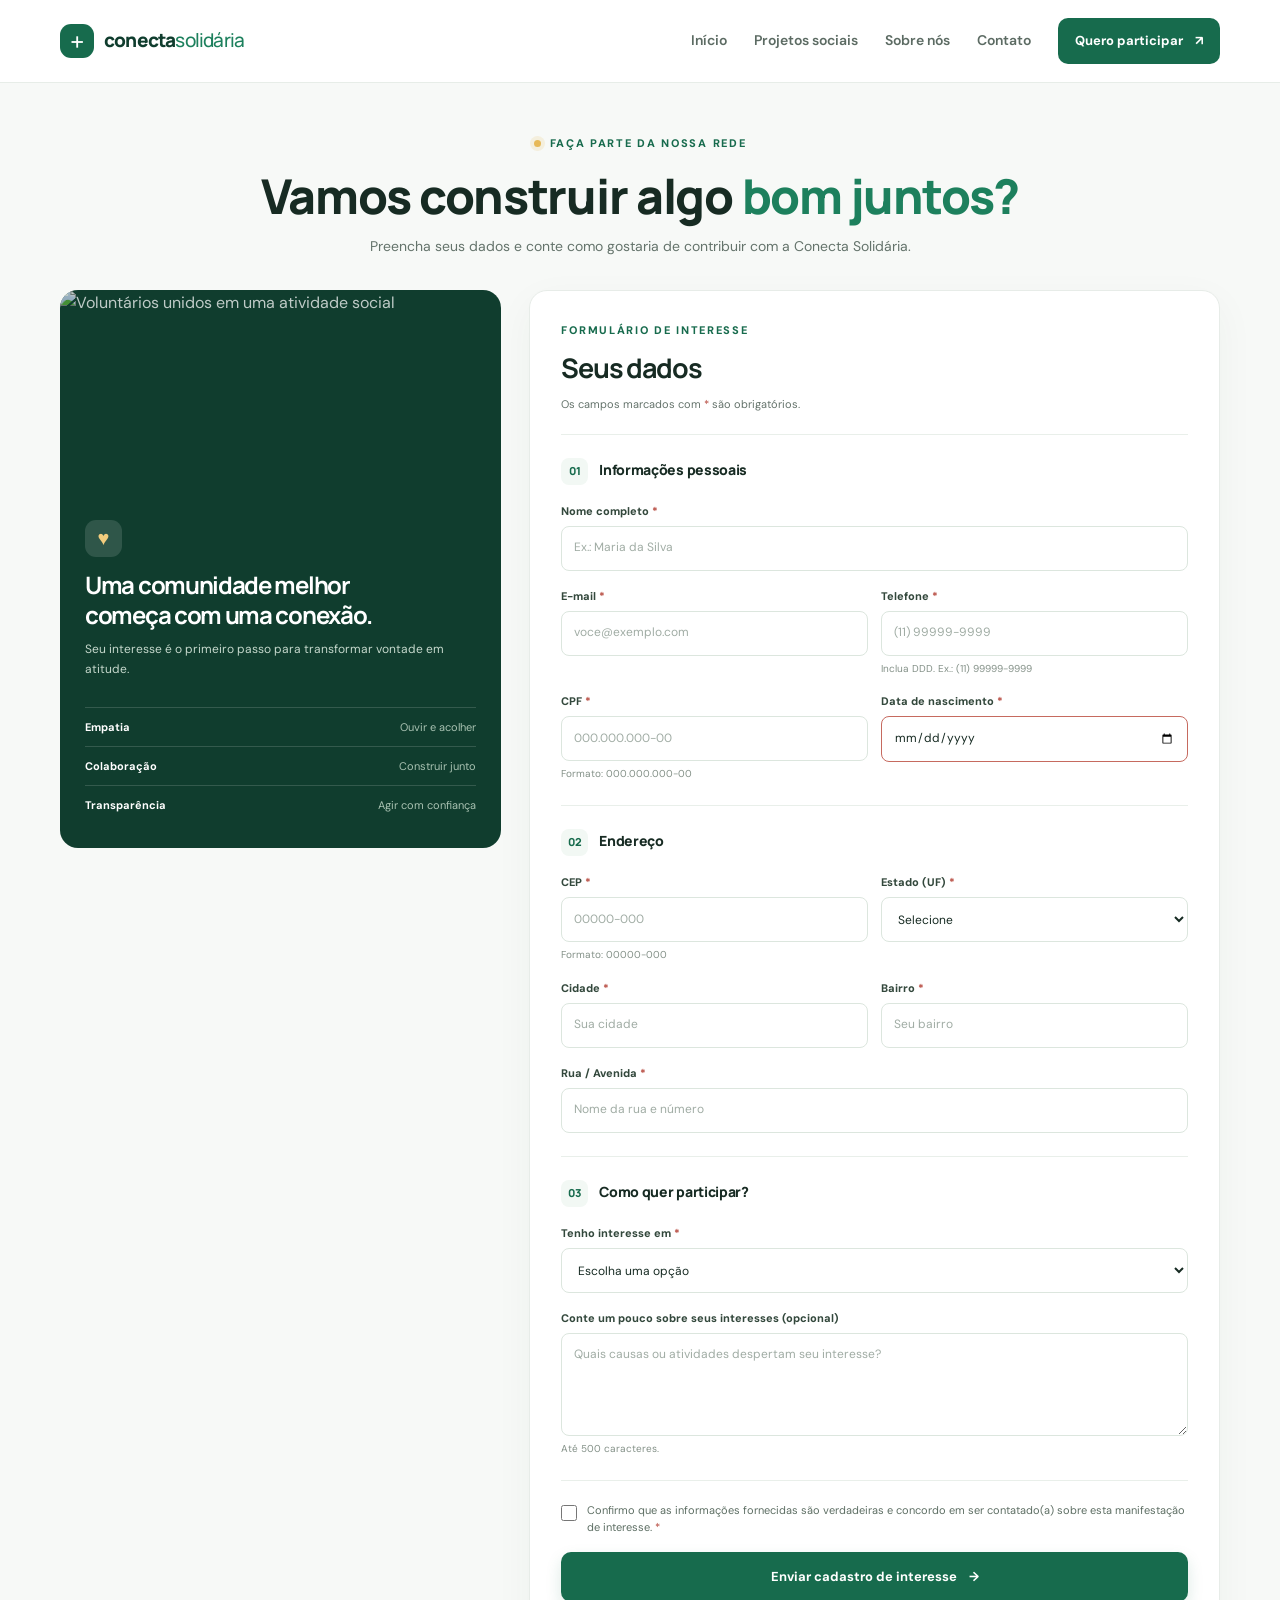
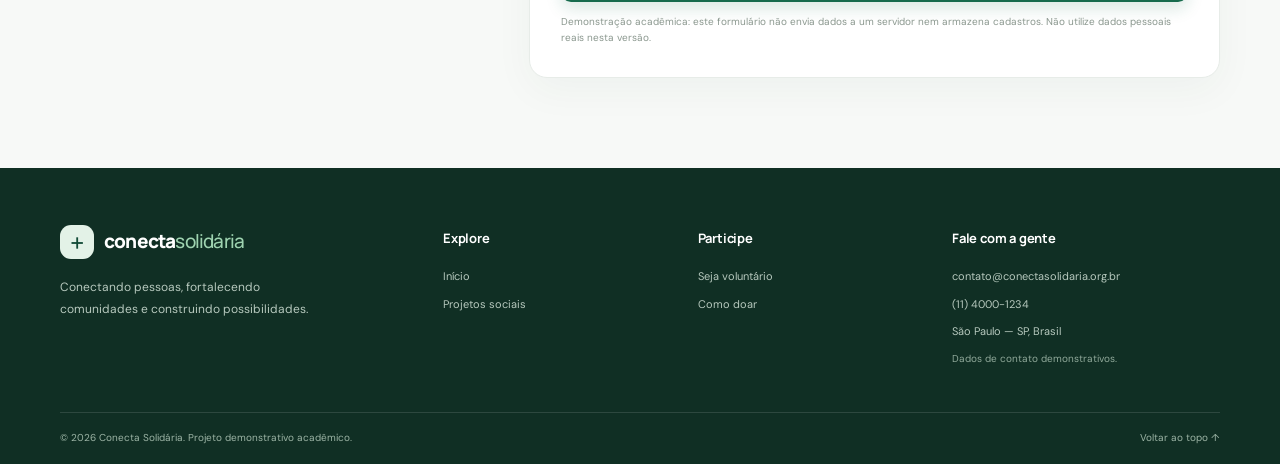
==== conecta-solidaria/cadastro.html @ 6d31b059 "Projeto Conecta Solidária" ====
<!DOCTYPE html>
<html lang="pt-BR">
<head>
  <meta charset="UTF-8">
  <meta name="viewport" content="width=device-width, initial-scale=1.0">
  <meta name="description" content="Cadastre seu interesse em participar da Conecta Solidária como voluntário ou apoiador.">
  <meta name="theme-color" content="#176b4d">
  <title>Cadastro | Conecta Solidária</title>
  <link rel="preconnect" href="https://images.unsplash.com">
  <link rel="stylesheet" href="css/style.css">
  <script src="js/script.js" defer></script>
</head>
<body>
  <a class="skip-link" href="#conteudo">Pular para o conteúdo</a>
  <header class="site-header"><div class="container header-inner"><a class="brand" href="index.html" aria-label="Conecta Solidária - página inicial"><span class="brand-mark" aria-hidden="true">+</span><span>conecta<span class="brand-light">solidária</span></span></a><button class="menu-toggle" type="button" aria-expanded="false" aria-controls="menu-principal"><span class="sr-only">Abrir menu</span><span></span><span></span><span></span></button><nav id="menu-principal" class="main-nav" aria-label="Navegação principal"><a href="index.html">Início</a><a href="projetos.html">Projetos sociais</a><a href="index.html#sobre">Sobre nós</a><a href="index.html#contato">Contato</a><a class="nav-cta active" href="cadastro.html" aria-current="page">Quero participar <span aria-hidden="true">↗</span></a></nav></div></header>
  <main id="conteudo" class="registration-page">
    <section class="registration-intro"><div class="container"><p class="eyebrow"><span class="eyebrow-dot"></span> Faça parte da nossa rede</p><h1>Vamos construir algo <span>bom juntos?</span></h1><p>Preencha seus dados e conte como gostaria de contribuir com a Conecta Solidária.</p></div></section>
    <section class="container registration-layout">
      <aside class="registration-aside"><img src="https://images.unsplash.com/photo-1531206715517-5c0ba140b2b8?auto=format&fit=crop&w=850&q=85" alt="Voluntários unidos em uma atividade social" loading="lazy"><div class="aside-overlay"><span class="aside-heart" aria-hidden="true">♥</span><h2>Uma comunidade melhor começa com uma conexão.</h2><p>Seu interesse é o primeiro passo para transformar vontade em atitude.</p></div><div class="aside-facts"><div><strong>Empatia</strong><span>Ouvir e acolher</span></div><div><strong>Colaboração</strong><span>Construir junto</span></div><div><strong>Transparência</strong><span>Agir com confiança</span></div></div></aside>
      <div class="form-panel"><div class="form-heading"><p class="eyebrow">Formulário de interesse</p><h2>Seus dados</h2><p>Os campos marcados com <span aria-hidden="true">*</span> são obrigatórios.</p></div>
        <form id="cadastro-form" action="#" method="get">
          <fieldset class="form-fieldset"><legend><span class="legend-number">01</span> Informações pessoais</legend>
            <div class="form-grid">
              <div class="field field-full"><label for="nome">Nome completo <span aria-hidden="true">*</span></label><input id="nome" name="nome" type="text" autocomplete="name" placeholder="Ex.: Maria da Silva" minlength="3" maxlength="100" required></div>
              <div class="field"><label for="email">E-mail <span aria-hidden="true">*</span></label><input id="email" name="email" type="email" autocomplete="email" placeholder="voce@exemplo.com" maxlength="120" required></div>
              <div class="field"><label for="telefone">Telefone <span aria-hidden="true">*</span></label><input id="telefone" name="telefone" type="tel" inputmode="numeric" autocomplete="tel" placeholder="(11) 99999-9999" pattern="\(\d{2}\) \d{4,5}-\d{4}" maxlength="15" aria-describedby="telefone-ajuda" required><small id="telefone-ajuda">Inclua DDD. Ex.: (11) 99999-9999</small></div>
              <div class="field"><label for="cpf">CPF <span aria-hidden="true">*</span></label><input id="cpf" name="cpf" type="text" inputmode="numeric" autocomplete="off" placeholder="000.000.000-00" pattern="\d{3}\.\d{3}\.\d{3}-\d{2}" maxlength="14" aria-describedby="cpf-ajuda" required><small id="cpf-ajuda">Formato: 000.000.000-00</small></div>
              <div class="field"><label for="nascimento">Data de nascimento <span aria-hidden="true">*</span></label><input id="nascimento" name="nascimento" type="date" autocomplete="bday" required></div>
            </div>
          </fieldset>
          <fieldset class="form-fieldset"><legend><span class="legend-number">02</span> Endereço</legend>
            <div class="form-grid">
              <div class="field"><label for="cep">CEP <span aria-hidden="true">*</span></label><input id="cep" name="cep" type="text" inputmode="numeric" autocomplete="postal-code" placeholder="00000-000" pattern="\d{5}-\d{3}" maxlength="9" aria-describedby="cep-ajuda" required><small id="cep-ajuda">Formato: 00000-000</small></div>
              <div class="field"><label for="estado">Estado (UF) <span aria-hidden="true">*</span></label><select id="estado" name="estado" autocomplete="address-level1" required><option value="">Selecione</option><option value="AC">AC</option><option value="AL">AL</option><option value="AP">AP</option><option value="AM">AM</option><option value="BA">BA</option><option value="CE">CE</option><option value="DF">DF</option><option value="ES">ES</option><option value="GO">GO</option><option value="MA">MA</option><option value="MT">MT</option><option value="MS">MS</option><option value="MG">MG</option><option value="PA">PA</option><option value="PB">PB</option><option value="PR">PR</option><option value="PE">PE</option><option value="PI">PI</option><option value="RJ">RJ</option><option value="RN">RN</option><option value="RS">RS</option><option value="RO">RO</option><option value="RR">RR</option><option value="SC">SC</option><option value="SP">SP</option><option value="SE">SE</option><option value="TO">TO</option></select></div>
              <div class="field"><label for="cidade">Cidade <span aria-hidden="true">*</span></label><input id="cidade" name="cidade" type="text" autocomplete="address-level2" placeholder="Sua cidade" maxlength="80" required></div>
              <div class="field"><label for="bairro">Bairro <span aria-hidden="true">*</span></label><input id="bairro" name="bairro" type="text" autocomplete="address-level3" placeholder="Seu bairro" maxlength="80" required></div>
              <div class="field field-full"><label for="logradouro">Rua / Avenida <span aria-hidden="true">*</span></label><input id="logradouro" name="logradouro" type="text" autocomplete="street-address" placeholder="Nome da rua e número" maxlength="150" required></div>
            </div>
          </fieldset>
          <fieldset class="form-fieldset"><legend><span class="legend-number">03</span> Como quer participar?</legend>
            <div class="form-grid">
              <div class="field field-full"><label for="perfil">Tenho interesse em <span aria-hidden="true">*</span></label><select id="perfil" name="perfil" required><option value="">Escolha uma opção</option><option value="voluntario">Ser voluntário(a)</option><option value="doador">Ser doador(a) ou apoiador(a)</option><option value="parceiro">Propor uma parceria</option><option value="informacoes">Receber informações sobre projetos</option></select></div>
              <div class="field field-full"><label for="interesse">Conte um pouco sobre seus interesses (opcional)</label><textarea id="interesse" name="interesse" rows="4" maxlength="500" placeholder="Quais causas ou atividades despertam seu interesse?"></textarea><small>Até 500 caracteres.</small></div>
            </div>
          </fieldset>
          <div class="form-consent"><input id="consentimento" name="consentimento" type="checkbox" required><label for="consentimento">Confirmo que as informações fornecidas são verdadeiras e concordo em ser contatado(a) sobre esta manifestação de interesse. <span aria-hidden="true">*</span></label></div>
          <button class="button button-primary submit-button" type="submit">Enviar cadastro de interesse <span aria-hidden="true">→</span></button>
          <p class="form-privacy">Demonstração acadêmica: este formulário não envia dados a um servidor nem armazena cadastros. Não utilize dados pessoais reais nesta versão.</p>
          <div id="form-feedback" class="form-feedback" role="status" aria-live="polite" hidden></div>
        </form>
      </div>
    </section>
  </main>
  <footer class="site-footer"><div class="container footer-main"><div class="footer-brand-col"><a class="brand brand-footer" href="index.html"><span class="brand-mark" aria-hidden="true">+</span><span>conecta<span class="brand-light">solidária</span></span></a><p>Conectando pessoas, fortalecendo comunidades e construindo possibilidades.</p></div><div class="footer-col"><h2>Explore</h2><a href="index.html">Início</a><a href="projetos.html">Projetos sociais</a></div><div class="footer-col"><h2>Participe</h2><a href="cadastro.html?perfil=voluntario">Seja voluntário</a><a href="projetos.html#doacoes">Como doar</a></div><div class="footer-col footer-contact"><h2>Fale com a gente</h2><p>contato@conectasolidaria.org.br</p><p>(11) 4000-1234</p><p>São Paulo — SP, Brasil</p><p class="small-note">Dados de contato demonstrativos.</p></div></div><div class="container footer-bottom"><p>© <span data-current-year>2026</span> Conecta Solidária. Projeto demonstrativo acadêmico.</p><a href="#conteudo">Voltar ao topo ↑</a></div></footer>
</body>
</html>
---- conecta-solidaria/css/style.css ----
@import url('https://fonts.googleapis.com/css2?family=DM+Sans:wght@400;500;600;700&family=Manrope:wght@400;500;600;700;800&display=swap');

:root {
  --green-950: #103d2e;
  --green-900: #124b37;
  --green-800: #176b4d;
  --green-700: #1d805d;
  --green-100: #e4f3eb;
  --green-50: #f2f8f4;
  --ink: #172b23;
  --muted: #64736b;
  --line: #e1e9e3;
  --paper: #ffffff;
  --soft: #f7f9f7;
  --gold: #e9bd68;
  --radius: 20px;
  --shadow: 0 18px 55px rgba(18, 75, 55, .09);
}
* { box-sizing: border-box; }
html { scroll-behavior: smooth; scroll-padding-top: 90px; }
body { margin: 0; color: var(--ink); background: var(--paper); font-family: "DM Sans", Arial, sans-serif; font-size: 16px; line-height: 1.65; -webkit-font-smoothing: antialiased; }
img { display: block; max-width: 100%; }
a { color: inherit; text-decoration: none; }
button, input, select, textarea { font: inherit; }
button, a, input, select, textarea { -webkit-tap-highlight-color: transparent; }
a:focus-visible, button:focus-visible, input:focus-visible, select:focus-visible, textarea:focus-visible { outline: 3px solid #e6b857; outline-offset: 3px; }
.container { width: min(1160px, calc(100% - 40px)); margin-inline: auto; }
.sr-only { position: absolute; width: 1px; height: 1px; padding: 0; margin: -1px; overflow: hidden; clip: rect(0,0,0,0); white-space: nowrap; border: 0; }
.skip-link { position: fixed; top: 8px; left: 8px; z-index: 1000; padding: 10px 16px; border-radius: 8px; background: #fff; color: var(--green-950); transform: translateY(-150%); }
.skip-link:focus { transform: translateY(0); }
.site-header { position: sticky; top: 0; z-index: 100; background: rgba(255,255,255,.96); border-bottom: 1px solid rgba(225,233,227,.8); backdrop-filter: blur(14px); }
.header-inner { display: flex; align-items: center; justify-content: space-between; min-height: 82px; gap: 24px; }
.brand { display: inline-flex; align-items: center; gap: 10px; flex-shrink: 0; color: var(--green-950); font-family: Manrope, sans-serif; font-size: 19px; font-weight: 800; letter-spacing: -.8px; }
.brand-mark { display: grid; place-items: center; width: 34px; height: 34px; border-radius: 11px; background: var(--green-800); color: white; font-size: 25px; font-weight: 500; line-height: 1; }
.brand-light { color: var(--green-700); font-weight: 500; }
.main-nav { display: flex; align-items: center; gap: 27px; }
.main-nav > a:not(.nav-cta) { color: #5c6b63; font-size: 14px; font-weight: 600; transition: color .2s; }
.main-nav > a:not(.nav-cta):hover, .main-nav > a.active:not(.nav-cta) { color: var(--green-800); }
.nav-cta { display: inline-flex; align-items: center; gap: 12px; padding: 12px 17px; border-radius: 10px; color: #fff; background: var(--green-800); font-size: 13px; font-weight: 700; transition: background .2s, transform .2s; }
.nav-cta:hover, .button-primary:hover { background: var(--green-950); transform: translateY(-1px); }
.menu-toggle { display: none; }
.hero { position: relative; overflow: hidden; padding: 74px 0 84px; background: linear-gradient(115deg, #f6faf6 0%, #fff 57%, #eef7f0 100%); }
.hero-grid { position: relative; z-index: 1; display: grid; grid-template-columns: 1.04fr .96fr; align-items: center; gap: 64px; }
.hero-copy { padding: 10px 0; }
.eyebrow { display: flex; align-items: center; gap: 9px; margin: 0 0 17px; color: var(--green-800); font-size: 11px; font-weight: 800; letter-spacing: 1.7px; line-height: 1.5; text-transform: uppercase; }
.eyebrow-dot { width: 7px; height: 7px; border-radius: 50%; background: #e7b957; box-shadow: 0 0 0 4px rgba(231,185,87,.16); }
h1, h2, h3, p { margin-top: 0; }
h1, h2, h3 { font-family: Manrope, "DM Sans", sans-serif; letter-spacing: -1.3px; }
.hero h1, .page-hero h1, .registration-intro h1 { margin-bottom: 22px; font-size: clamp(38px, 4.7vw, 61px); font-weight: 800; line-height: 1.12; }
h1 span, h2 span { color: var(--green-700); }
.hero-text { max-width: 530px; margin-bottom: 29px; color: var(--muted); font-size: 17px; line-height: 1.8; }
.hero-actions { display: flex; flex-wrap: wrap; align-items: center; gap: 12px; }
.button { display: inline-flex; align-items: center; justify-content: center; gap: 12px; min-height: 48px; padding: 13px 20px; border: 1px solid transparent; border-radius: 10px; cursor: pointer; font-size: 13px; font-weight: 700; line-height: 1.3; text-align: center; transition: background .2s, color .2s, transform .2s, border-color .2s; }
.button-primary { background: var(--green-800); color: #fff; box-shadow: 0 7px 16px rgba(23,107,77,.15); }
.button-secondary { border-color: #d6e3d9; background: #fff; color: var(--green-900); }
.button-secondary:hover { border-color: var(--green-700); background: var(--green-50); }
.hero-proof { display: flex; align-items: center; gap: 13px; margin-top: 34px; }
.avatar-stack { display: flex; padding-left: 3px; }
.avatar-stack img { width: 35px; height: 35px; margin-left: -4px; border: 2px solid #fff; border-radius: 50%; object-fit: cover; }
.hero-proof p { margin: 0; font-size: 11px; line-height: 1.5; }
.hero-proof strong { color: var(--ink); font-size: 12px; }
.hero-proof p span { color: var(--muted); }
.hero-visual { position: relative; padding: 0 7px 22px 0; }
.hero-image { width: 100%; height: 450px; border-radius: 180px 180px 24px 24px; object-fit: cover; object-position: center; box-shadow: 0 28px 70px rgba(26,76,54,.15); }
.floating-note { position: absolute; bottom: 61px; left: -36px; display: flex; align-items: center; gap: 12px; padding: 15px 20px; border: 1px solid rgba(226,235,228,.8); border-radius: 14px; background: #fff; box-shadow: var(--shadow); }
.note-icon { display: grid; place-items: center; width: 39px; height: 39px; border-radius: 12px; background: #e6f4e9; color: var(--green-800); font-size: 20px; }
.floating-note strong, .floating-note small { display: block; }
.floating-note strong { font-size: 12px; }
.floating-note small { margin-top: 2px; color: var(--muted); font-size: 11px; }
.hero-image-caption { position: absolute; right: 0; bottom: 0; display: flex; align-items: center; gap: 8px; color: #5e6d63; font-size: 11px; font-weight: 600; }
.caption-line { display: inline-block; width: 25px; height: 1px; background: var(--green-700); }
.hero-decoration { position: absolute; top: -150px; left: -180px; width: 350px; height: 350px; border: 1px solid rgba(29,128,93,.08); border-radius: 50%; }
.impact-strip { padding: 30px 0 22px; background: var(--green-950); color: #fff; }
.impact-grid { display: grid; grid-template-columns: 1.6fr repeat(3, 1fr); align-items: center; gap: 30px; }
.impact-intro .eyebrow { margin-bottom: 5px; color: #b7d8c2; font-size: 10px; }
.impact-intro p { max-width: 220px; margin: 0; color: #fff; font-family: Manrope, sans-serif; font-size: 15px; font-weight: 700; line-height: 1.45; }
.impact-item { display: flex; flex-direction: column; gap: 2px; padding-left: 25px; border-left: 1px solid rgba(255,255,255,.2); }
.impact-item strong { font-family: Manrope, sans-serif; font-size: 30px; font-weight: 800; line-height: 1.2; }
.impact-item strong span { color: var(--gold); }
.impact-item > span { color: #c5d6cb; font-size: 11px; }
.disclaimer { margin: 14px auto 0; color: #7e8e83; font-size: 11px; }
.impact-strip .disclaimer { color: #b0c5b8; }
.section { padding: 94px 0; }
.section-white { background: #fff; }
.section-soft { background: var(--soft); }
.about-grid { display: grid; grid-template-columns: .9fr 1.1fr; align-items: center; gap: 90px; }
.about-visual { position: relative; padding: 0 28px 26px 0; }
.about-visual > img { width: 100%; height: 490px; border-radius: 20px; object-fit: cover; }
.about-visual::after { position: absolute; right: 0; bottom: 0; z-index: 0; width: 68%; height: 64%; border: 1px solid #d5e7d9; border-radius: 20px; content: ""; }
.about-badge { position: absolute; right: -28px; bottom: 57px; z-index: 1; display: flex; align-items: center; gap: 10px; padding: 15px 20px; border-radius: 12px; background: var(--green-800); color: #fff; box-shadow: var(--shadow); font-size: 12px; line-height: 1.45; }
.about-badge > span { color: var(--gold); font-size: 25px; }
.about-copy h2, .section-heading h2, .volunteer-grid h2, .donation-copy h2 { margin-bottom: 18px; font-size: clamp(29px, 3vw, 39px); font-weight: 800; line-height: 1.2; }
.muted { color: var(--muted); }
.about-copy > .muted { margin-bottom: 24px; font-size: 14px; line-height: 1.85; }
.values-list { display: grid; gap: 18px; margin-bottom: 24px; }
.value-item { display: flex; gap: 14px; }
.value-icon { display: grid; flex: 0 0 40px; place-items: center; width: 40px; height: 40px; border-radius: 12px; background: var(--green-50); color: var(--green-800); font-size: 20px; }
.value-item h3 { margin-bottom: 3px; font-size: 14px; letter-spacing: -.3px; }
.value-item p { margin: 0; color: var(--muted); font-size: 12px; }
.text-link, .card-link { display: inline-flex; align-items: center; gap: 10px; color: var(--green-800); font-size: 12px; font-weight: 800; }
.text-link:hover, .card-link:hover { color: var(--green-950); }
.section-heading { display: flex; align-items: end; justify-content: space-between; gap: 24px; margin-bottom: 34px; }
.section-heading .eyebrow { margin-bottom: 10px; }
.section-heading h2 { margin-bottom: 0; }
.heading-note { max-width: 300px; margin-bottom: 3px; color: var(--muted); font-size: 13px; }
.project-grid { display: grid; grid-template-columns: repeat(3, minmax(0, 1fr)); gap: 23px; }
.project-card { overflow: hidden; border: 1px solid #e8eee9; border-radius: 16px; background: #fff; transition: transform .25s, box-shadow .25s; }
.project-card:hover { transform: translateY(-4px); box-shadow: 0 16px 35px rgba(18,75,55,.09); }
.project-image { position: relative; display: block; overflow: hidden; }
.project-image img { width: 100%; height: 225px; object-fit: cover; transition: transform .35s; }
.project-card:hover .project-image img { transform: scale(1.035); }
.project-tag { position: absolute; bottom: 13px; left: 13px; padding: 6px 10px; border: 1px solid rgba(255,255,255,.65); border-radius: 7px; background: rgba(255,255,255,.94); color: var(--green-900); font-size: 10px; font-weight: 800; }
.project-body { padding: 21px 21px 23px; }
.project-kicker { margin-bottom: 5px; color: var(--green-700); font-size: 10px; font-weight: 800; letter-spacing: .7px; text-transform: uppercase; }
.project-body h3 { margin-bottom: 10px; font-size: 20px; letter-spacing: -.7px; }
.project-body > p:not(.project-kicker) { min-height: 63px; margin-bottom: 17px; color: var(--muted); font-size: 12px; line-height: 1.75; }
.card-link { padding-top: 14px; border-top: 1px solid #edf1ed; width: 100%; justify-content: space-between; }
.cta-section { overflow: hidden; padding: 65px 0; background: var(--green-800); color: #fff; }
.cta-inner { position: relative; display: flex; align-items: center; justify-content: space-between; gap: 40px; }
.cta-inner > div:first-child { position: relative; z-index: 1; max-width: 610px; }
.eyebrow-light { color: #d2ead8; }
.cta-inner h2 { margin-bottom: 13px; font-size: clamp(30px, 3.5vw, 42px); line-height: 1.2; }
.cta-inner p:not(.eyebrow) { max-width: 560px; margin-bottom: 0; color: #e0eee4; font-size: 14px; }
.cta-actions { position: relative; z-index: 1; display: flex; min-width: 190px; flex-direction: column; align-items: stretch; gap: 12px; }
.button-white { background: #fff; color: var(--green-900); }
.button-white:hover { background: #eaf5ed; transform: translateY(-1px); }
.cta-sub-link { color: #e2f0e5; font-size: 11px; font-weight: 600; text-align: center; }
.cta-orb { position: absolute; border: 1px solid rgba(255,255,255,.12); border-radius: 50%; }
.cta-orb-one { top: -130px; right: 80px; width: 300px; height: 300px; }
.cta-orb-two { top: -90px; right: 120px; width: 220px; height: 220px; }
.site-footer { background: #102f24; color: #fff; }
.footer-main { display: grid; grid-template-columns: 1.6fr 1fr 1fr 1.25fr; gap: 40px; padding-top: 57px; padding-bottom: 45px; }
.brand-footer { color: #fff; }
.brand-footer .brand-mark { background: #e3f2e7; color: var(--green-900); }
.brand-footer .brand-light { color: #9ed3b0; }
.footer-brand-col > p { max-width: 260px; margin: 17px 0; color: #b7c9be; font-size: 12px; line-height: 1.8; }
.social-links { display: flex; gap: 8px; }
.social-links a { display: grid; place-items: center; width: 30px; height: 30px; border: 1px solid rgba(255,255,255,.18); border-radius: 9px; color: #e2eee5; font-size: 11px; font-weight: 700; }
.social-links a:hover { background: rgba(255,255,255,.1); }
.footer-col { display: flex; flex-direction: column; align-items: flex-start; gap: 9px; }
.footer-col h2 { margin: 3px 0 9px; font-size: 13px; letter-spacing: -.2px; }
.footer-col a, .footer-col p { margin: 0; color: #b7c9be; font-size: 11px; }
.footer-col a:hover { color: #fff; }
.footer-contact p { overflow-wrap: anywhere; }
.footer-col .small-note { margin-top: 2px; color: #91aa9b; font-size: 10px; }
.footer-bottom { display: flex; justify-content: space-between; gap: 20px; padding-top: 17px; padding-bottom: 17px; border-top: 1px solid rgba(255,255,255,.12); color: #9db5a6; font-size: 10px; }
.footer-bottom p { margin: 0; }
.footer-bottom a:hover { color: #fff; }

/* Página de projetos */
.page-hero { padding: 65px 0 72px; background: linear-gradient(115deg, #f5faf6, #fff 65%, #eef7f0); }
.page-hero-grid { display: grid; grid-template-columns: 1fr .9fr; align-items: center; gap: 75px; }
.page-hero h1 { max-width: 600px; font-size: clamp(38px, 4.5vw, 56px); }
.page-hero p:not(.eyebrow) { max-width: 530px; margin-bottom: 25px; color: var(--muted); font-size: 15px; line-height: 1.8; }
.page-hero-grid > img { width: 100%; height: 340px; border-radius: 20px 90px 20px 20px; object-fit: cover; box-shadow: var(--shadow); }
.filter-bar { display: flex; flex-wrap: wrap; gap: 9px; margin: 0 0 27px; }
.filter-button { padding: 9px 16px; border: 1px solid #dfe8e1; border-radius: 100px; background: #fff; color: #617067; cursor: pointer; font-size: 12px; font-weight: 700; }
.filter-button:hover, .filter-button.is-selected { border-color: var(--green-800); background: var(--green-800); color: #fff; }
.project-grid-large .project-image img { height: 245px; }
.project-meta { display: flex; flex-wrap: wrap; gap: 8px 15px; margin-bottom: 14px; color: #7a8980; font-size: 10px; }
.filter-empty { padding: 25px; border: 1px dashed var(--line); border-radius: 12px; color: var(--muted); text-align: center; }
.volunteer-grid, .donation-grid { display: grid; grid-template-columns: 1fr 1fr; align-items: center; gap: 80px; }
.volunteer-grid > img { width: 100%; height: 410px; border-radius: 18px 18px 100px 18px; object-fit: cover; }
.volunteer-grid h2, .donation-copy h2 { font-size: clamp(30px, 3.2vw, 40px); }
.volunteer-grid .muted, .donation-copy .muted { margin-bottom: 22px; font-size: 14px; line-height: 1.85; }
.check-list { display: grid; gap: 12px; margin: 0 0 27px; padding: 0; list-style: none; color: #4f6156; font-size: 13px; }
.check-list li { display: flex; gap: 10px; }
.check-list li::before { content: "✓"; color: var(--green-700); font-weight: 800; }
.donation-visual { position: relative; padding: 0 28px 25px 0; }
.donation-visual > img { width: 100%; height: 450px; border-radius: 18px; object-fit: cover; }
.donation-stamp { position: absolute; right: 0; bottom: 0; display: flex; align-items: center; gap: 11px; padding: 15px 19px; border-radius: 12px; background: var(--green-800); color: white; font-size: 12px; line-height: 1.4; }
.donation-stamp span { color: var(--gold); font-size: 25px; }
.donation-options { display: grid; gap: 18px; margin-bottom: 24px; }
.donation-options > div { display: flex; gap: 13px; }
.donation-option-icon { display: grid; flex: 0 0 38px; place-items: center; width: 38px; height: 38px; border-radius: 10px; background: var(--green-50); color: var(--green-800); font-size: 19px; }
.donation-options h3 { margin-bottom: 3px; font-size: 14px; letter-spacing: -.3px; }
.donation-options p { margin: 0; color: var(--muted); font-size: 12px; }
.small-note { color: var(--muted); font-size: 10px; }
.donation-copy > .small-note { margin: 12px 0 0; }
.transparency-section { padding: 60px 0; background: var(--green-950); color: white; }
.transparency-inner { display: grid; grid-template-columns: 1.1fr .9fr; gap: 80px; align-items: center; }
.transparency-inner h2 { margin-bottom: 13px; font-size: clamp(28px, 3vw, 38px); }
.transparency-inner > div:first-child > p:last-child { max-width: 500px; margin: 0; color: #c4d8cb; font-size: 13px; }
.transparency-points { display: grid; gap: 13px; color: #e3eee6; font-size: 12px; }
.transparency-points > div { display: flex; align-items: center; gap: 10px; }
.transparency-points > div span { display: grid; place-items: center; width: 24px; height: 24px; border-radius: 50%; background: rgba(255,255,255,.12); color: #c4e5ce; }
.transparency-points .small-note { margin: 4px 0 0; color: #a8c2b1; }

/* Cadastro */
.registration-page { background: var(--soft); padding-bottom: 90px; }
.registration-intro { padding: 52px 0 32px; text-align: center; }
.registration-intro .eyebrow { justify-content: center; }
.registration-intro h1 { margin-bottom: 13px; font-size: clamp(34px, 4vw, 48px); }
.registration-intro > .container > p:last-child { max-width: 580px; margin: 0 auto; color: var(--muted); font-size: 14px; }
.registration-layout { display: grid; grid-template-columns: .78fr 1.22fr; align-items: start; gap: 28px; }
.registration-aside { position: sticky; top: 105px; overflow: hidden; border-radius: 18px; background: var(--green-950); color: #fff; }
.registration-aside > img { width: 100%; height: 290px; object-fit: cover; opacity: .73; }
.aside-overlay { position: relative; margin-top: -85px; padding: 25px 25px 27px; background: linear-gradient(0deg, #103d2e 82%, rgba(16,61,46,0)); }
.aside-heart { display: grid; place-items: center; width: 37px; height: 37px; margin-bottom: 13px; border-radius: 11px; background: rgba(255,255,255,.13); color: #f2cc7d; font-size: 20px; }
.aside-overlay h2 { max-width: 320px; margin-bottom: 10px; font-size: 24px; line-height: 1.25; }
.aside-overlay p { margin: 0; color: #c5d8cc; font-size: 12px; }
.aside-facts { display: grid; grid-template-columns: 1fr; gap: 0; padding: 0 25px 24px; }
.aside-facts > div { display: flex; justify-content: space-between; gap: 10px; padding: 10px 0; border-top: 1px solid rgba(255,255,255,.15); font-size: 11px; }
.aside-facts span { color: #a9c2b2; }
.form-panel { padding: 31px; border: 1px solid #e7ece8; border-radius: 18px; background: #fff; box-shadow: 0 12px 40px rgba(18,75,55,.045); }
.form-heading { padding-bottom: 20px; border-bottom: 1px solid #e9efea; }
.form-heading .eyebrow { margin-bottom: 7px; }
.form-heading h2 { margin-bottom: 5px; font-size: 27px; }
.form-heading > p:last-child { margin: 0; color: var(--muted); font-size: 11px; }
.form-heading > p:last-child span, .field label span, .form-consent label span { color: #b74b40; }
.form-fieldset { min-width: 0; margin: 0; padding: 23px 0; border: 0; border-bottom: 1px solid #e9efea; }
.form-fieldset legend { float: left; width: 100%; margin-bottom: 17px; padding: 0; font-family: Manrope, sans-serif; font-size: 14px; font-weight: 800; letter-spacing: -.3px; }
.form-fieldset legend + .form-grid { clear: both; }
.legend-number { display: inline-grid; place-items: center; width: 27px; height: 27px; margin-right: 8px; border-radius: 8px; background: var(--green-50); color: var(--green-800); font-size: 11px; }
.form-grid { display: grid; grid-template-columns: 1fr 1fr; gap: 16px 13px; }
.field { min-width: 0; display: flex; flex-direction: column; gap: 6px; }
.field-full { grid-column: 1 / -1; }
.field label { color: #33483c; font-size: 11px; font-weight: 800; }
.field input, .field select, .field textarea { width: 100%; min-height: 45px; padding: 11px 12px; border: 1px solid #dce6de; border-radius: 8px; outline: none; background: #fff; color: var(--ink); font-size: 12px; transition: border-color .2s, box-shadow .2s; }
.field input::placeholder, .field textarea::placeholder { color: #a0aca4; }
.field input:focus, .field select:focus, .field textarea:focus { border-color: var(--green-700); box-shadow: 0 0 0 3px rgba(29,128,93,.1); }
.field input:invalid:not(:placeholder-shown) { border-color: #c66a5f; }
.field textarea { min-height: 100px; resize: vertical; }
.field small { color: #839087; font-size: 10px; line-height: 1.45; }
.form-consent { display: flex; align-items: flex-start; gap: 10px; padding: 21px 0 15px; }
.form-consent input { flex: 0 0 16px; width: 16px; height: 16px; margin: 3px 0 0; accent-color: var(--green-800); }
.form-consent label { color: #5d6e63; font-size: 11px; line-height: 1.6; }
.submit-button { width: 100%; min-height: 50px; }
.form-privacy { margin: 12px 0 0; color: #8a978e; font-size: 10px; line-height: 1.6; }
.form-feedback { margin-top: 15px; padding: 13px 15px; border: 1px solid #b9dfc5; border-radius: 9px; background: #f0faf2; color: #195b38; font-size: 12px; }
.form-feedback[hidden] { display: none; }

@media (min-width: 1400px) { .hero { padding-block: 90px; } }
@media (max-width: 1000px) {
  .main-nav { gap: 16px; }
  .hero-grid { gap: 35px; }
  .hero-image { height: 410px; }
  .about-grid, .volunteer-grid, .donation-grid { gap: 50px; }
  .footer-main { gap: 25px; }
  .registration-layout { grid-template-columns: .7fr 1.3fr; }
  .form-panel { padding: 25px; }
}
@media (max-width: 760px) {
  .container { width: min(100% - 32px, 560px); }
  .header-inner { min-height: 70px; }
  .brand { font-size: 17px; }
  .brand-mark { width: 31px; height: 31px; }
  .menu-toggle { display: flex; width: 42px; height: 42px; flex-direction: column; align-items: center; justify-content: center; gap: 5px; border: 1px solid var(--line); border-radius: 10px; background: #fff; cursor: pointer; }
  .menu-toggle > span:not(.sr-only) { width: 18px; height: 2px; border-radius: 2px; background: var(--green-900); }
  .main-nav { position: absolute; top: calc(100% - 1px); right: 0; left: 0; display: none; align-items: stretch; gap: 0; padding: 10px 20px 18px; border-bottom: 1px solid var(--line); background: #fff; box-shadow: 0 14px 20px rgba(18,75,55,.06); }
  .main-nav.is-open { display: flex; flex-direction: column; }
  .main-nav > a:not(.nav-cta) { padding: 12px 3px; border-bottom: 1px solid #f0f3f0; }
  .nav-cta { justify-content: center; margin-top: 12px; }
  .hero { padding: 47px 0 52px; }
  .hero-grid, .page-hero-grid { grid-template-columns: 1fr; gap: 35px; }
  .hero h1, .page-hero h1 { font-size: clamp(37px, 10vw, 51px); }
  .hero-text { font-size: 15px; }
  .hero-visual { max-width: 520px; margin-inline: auto; padding-right: 0; }
  .hero-image { height: 360px; border-radius: 130px 130px 20px 20px; }
  .floating-note { bottom: 50px; left: -8px; padding: 12px 14px; }
  .hero-image-caption { right: 4px; font-size: 10px; }
  .impact-grid { grid-template-columns: 1fr 1fr; gap: 22px 16px; }
  .impact-intro { grid-column: 1 / -1; }
  .impact-intro p { max-width: 350px; }
  .impact-item { padding-left: 14px; }
  .impact-item strong { font-size: 26px; }
  .section { padding: 65px 0; }
  .about-grid, .volunteer-grid, .donation-grid, .transparency-inner { grid-template-columns: 1fr; gap: 35px; }
  .about-visual { max-width: 480px; padding-right: 17px; }
  .about-visual > img { height: 360px; }
  .about-badge { right: -2px; bottom: 45px; }
  .about-copy h2, .section-heading h2, .volunteer-grid h2, .donation-copy h2 { font-size: 31px; }
  .section-heading { align-items: flex-start; flex-direction: column; gap: 12px; }
  .desktop-link { display: none; }
  .project-grid { grid-template-columns: 1fr; gap: 18px; }
  .project-image img, .project-grid-large .project-image img { height: 230px; }
  .project-body > p:not(.project-kicker) { min-height: 0; }
  .mobile-full { display: flex; width: 100%; margin-top: 22px; }
  .cta-section { padding: 48px 0; }
  .cta-inner { align-items: flex-start; flex-direction: column; gap: 25px; }
  .cta-actions { width: 100%; max-width: 330px; }
  .footer-main { grid-template-columns: 1fr 1fr; gap: 35px 24px; padding-top: 42px; padding-bottom: 32px; }
  .footer-brand-col { grid-column: 1 / -1; }
  .footer-bottom { align-items: flex-start; flex-direction: column; gap: 8px; }
  .page-hero { padding: 48px 0; }
  .page-hero-grid { gap: 28px; }
  .page-hero-grid > img { height: 270px; border-radius: 16px 65px 16px 16px; }
  .project-meta { margin-bottom: 12px; }
  .volunteer-grid > img { height: 300px; }
  .donation-visual > img { height: 320px; }
  .transparency-inner { gap: 25px; }
  .registration-page { padding-bottom: 55px; }
  .registration-intro { padding: 40px 0 25px; }
  .registration-intro h1 { font-size: 36px; }
  .registration-layout { grid-template-columns: 1fr; gap: 18px; }
  .registration-aside { position: relative; top: auto; }
  .registration-aside > img { height: 190px; }
  .aside-overlay { margin-top: -60px; padding: 20px 21px 18px; }
  .aside-overlay h2 { max-width: 390px; font-size: 21px; }
  .aside-facts { grid-template-columns: repeat(3, 1fr); gap: 10px; padding: 0 20px 20px; }
  .aside-facts > div { flex-direction: column; gap: 2px; font-size: 10px; }
  .form-panel { padding: 22px 18px; }
}
@media (max-width: 420px) {
  .container { width: calc(100% - 28px); }
  .hero-actions { align-items: stretch; flex-direction: column; }
  .hero-actions .button { width: 100%; }
  .hero-image { height: 300px; }
  .floating-note { left: -3px; gap: 8px; padding: 10px; }
  .note-icon { width: 33px; height: 33px; }
  .impact-grid { gap: 20px 10px; }
  .impact-item > span { font-size: 10px; }
  .form-grid { grid-template-columns: 1fr; }
  .field-full { grid-column: auto; }
  .aside-facts { grid-template-columns: 1fr; }
  .aside-facts > div { flex-direction: row; }
  .footer-main { gap: 28px 16px; }
  .footer-col h2 { font-size: 12px; }
}
@media (prefers-reduced-motion: reduce) {
  *, *::before, *::after { scroll-behavior: auto !important; transition-duration: .01ms !important; animation-duration: .01ms !important; animation-iteration-count: 1 !important; }
}
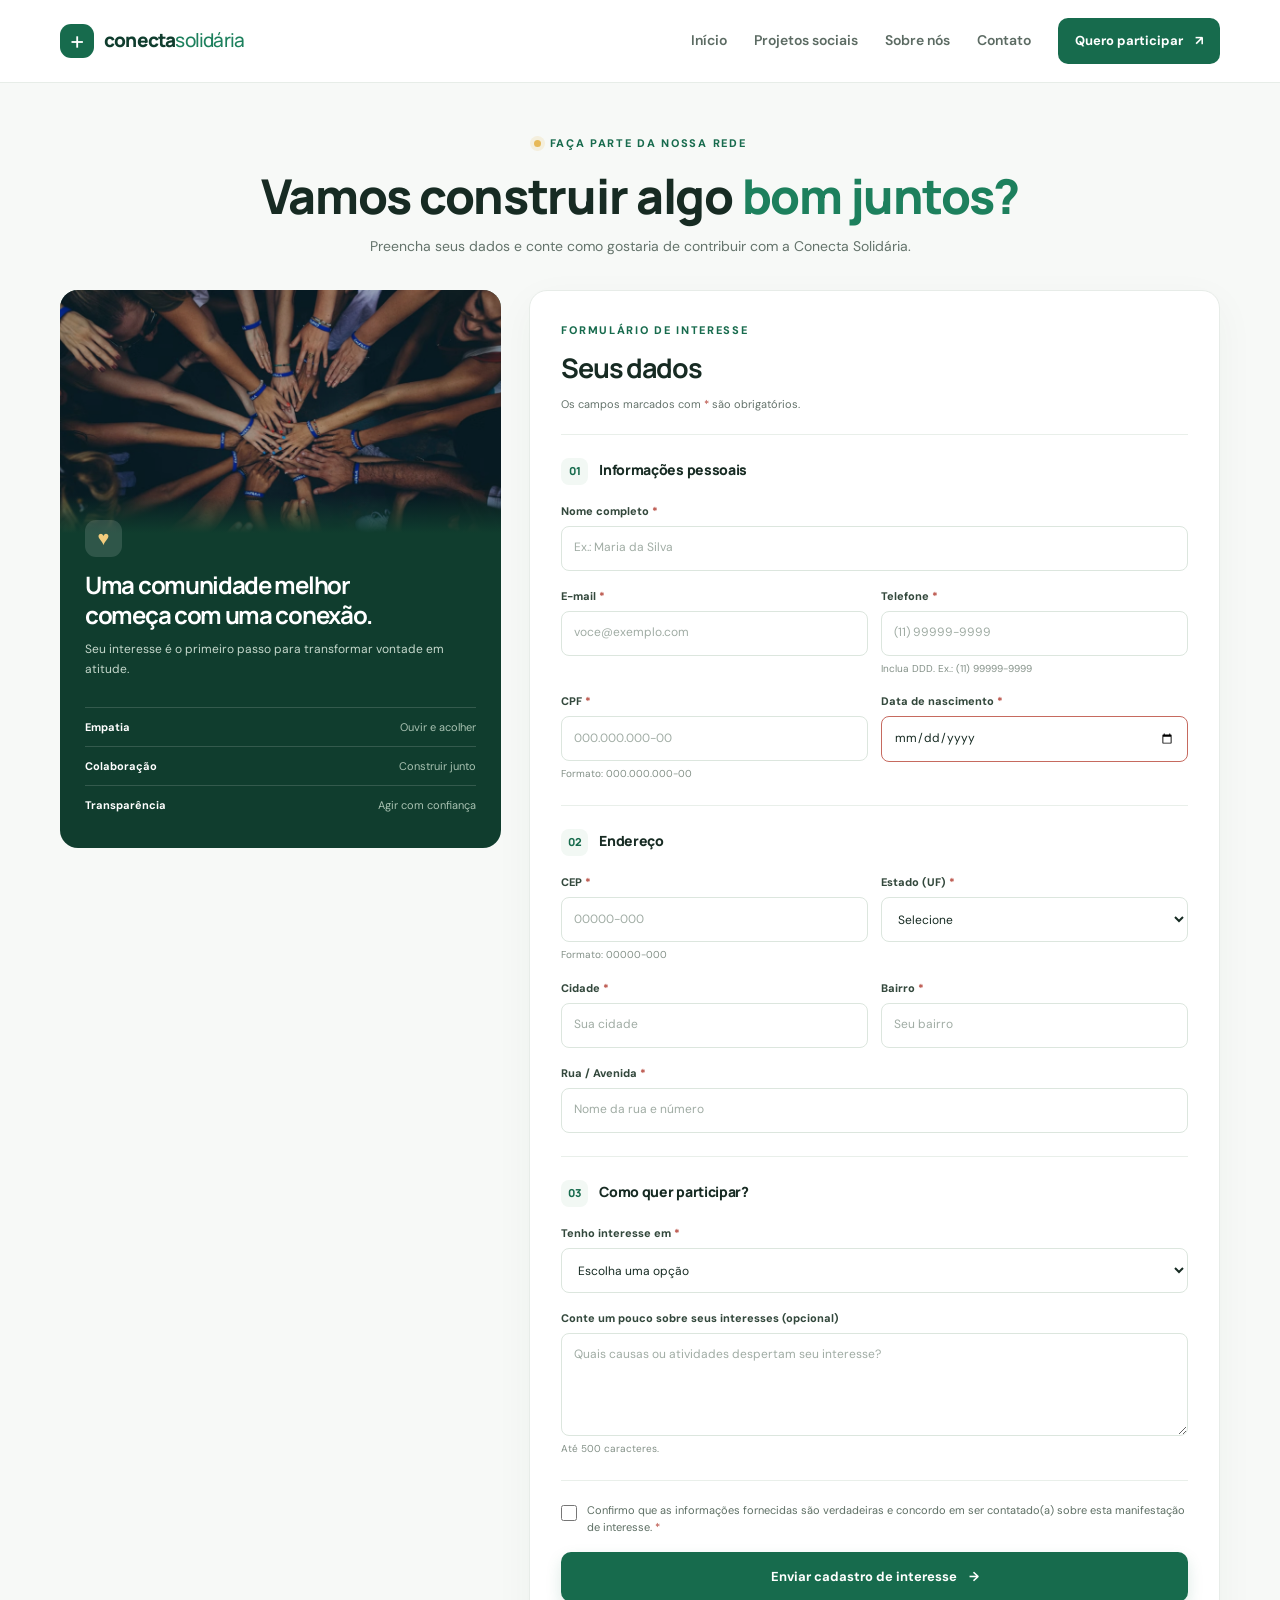
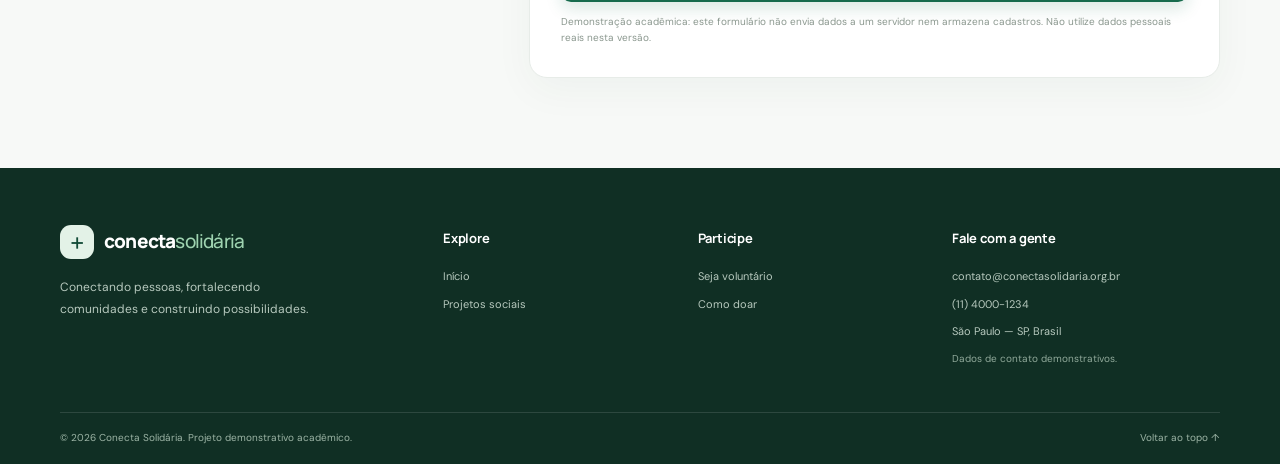
==== commit 387131eb: "Atualiza projeto Conecta Solidária" ====
--- a/conecta-solidaria/cadastro.html
+++ b/conecta-solidaria/cadastro.html
@@ -6,7 +6,6 @@
   <meta name="description" content="Cadastre seu interesse em participar da Conecta Solidária como voluntário ou apoiador.">
   <meta name="theme-color" content="#176b4d">
   <title>Cadastro | Conecta Solidária</title>
-  <link rel="preconnect" href="https://images.unsplash.com">
   <link rel="stylesheet" href="css/style.css">
   <script src="js/script.js" defer></script>
 </head>
@@ -16,7 +15,7 @@
   <main id="conteudo" class="registration-page">
     <section class="registration-intro"><div class="container"><p class="eyebrow"><span class="eyebrow-dot"></span> Faça parte da nossa rede</p><h1>Vamos construir algo <span>bom juntos?</span></h1><p>Preencha seus dados e conte como gostaria de contribuir com a Conecta Solidária.</p></div></section>
     <section class="container registration-layout">
-      <aside class="registration-aside"><img src="https://images.unsplash.com/photo-1531206715517-5c0ba140b2b8?auto=format&fit=crop&w=850&q=85" alt="Voluntários unidos em uma atividade social" loading="lazy"><div class="aside-overlay"><span class="aside-heart" aria-hidden="true">♥</span><h2>Uma comunidade melhor começa com uma conexão.</h2><p>Seu interesse é o primeiro passo para transformar vontade em atitude.</p></div><div class="aside-facts"><div><strong>Empatia</strong><span>Ouvir e acolher</span></div><div><strong>Colaboração</strong><span>Construir junto</span></div><div><strong>Transparência</strong><span>Agir com confiança</span></div></div></aside>
+      <aside class="registration-aside"><img src="imagens/juntos.jpeg" alt="Voluntários unidos em uma atividade social" loading="lazy"><div class="aside-overlay"><span class="aside-heart" aria-hidden="true">♥</span><h2>Uma comunidade melhor começa com uma conexão.</h2><p>Seu interesse é o primeiro passo para transformar vontade em atitude.</p></div><div class="aside-facts"><div><strong>Empatia</strong><span>Ouvir e acolher</span></div><div><strong>Colaboração</strong><span>Construir junto</span></div><div><strong>Transparência</strong><span>Agir com confiança</span></div></div></aside>
       <div class="form-panel"><div class="form-heading"><p class="eyebrow">Formulário de interesse</p><h2>Seus dados</h2><p>Os campos marcados com <span aria-hidden="true">*</span> são obrigatórios.</p></div>
         <form id="cadastro-form" action="#" method="get">
           <fieldset class="form-fieldset"><legend><span class="legend-number">01</span> Informações pessoais</legend>
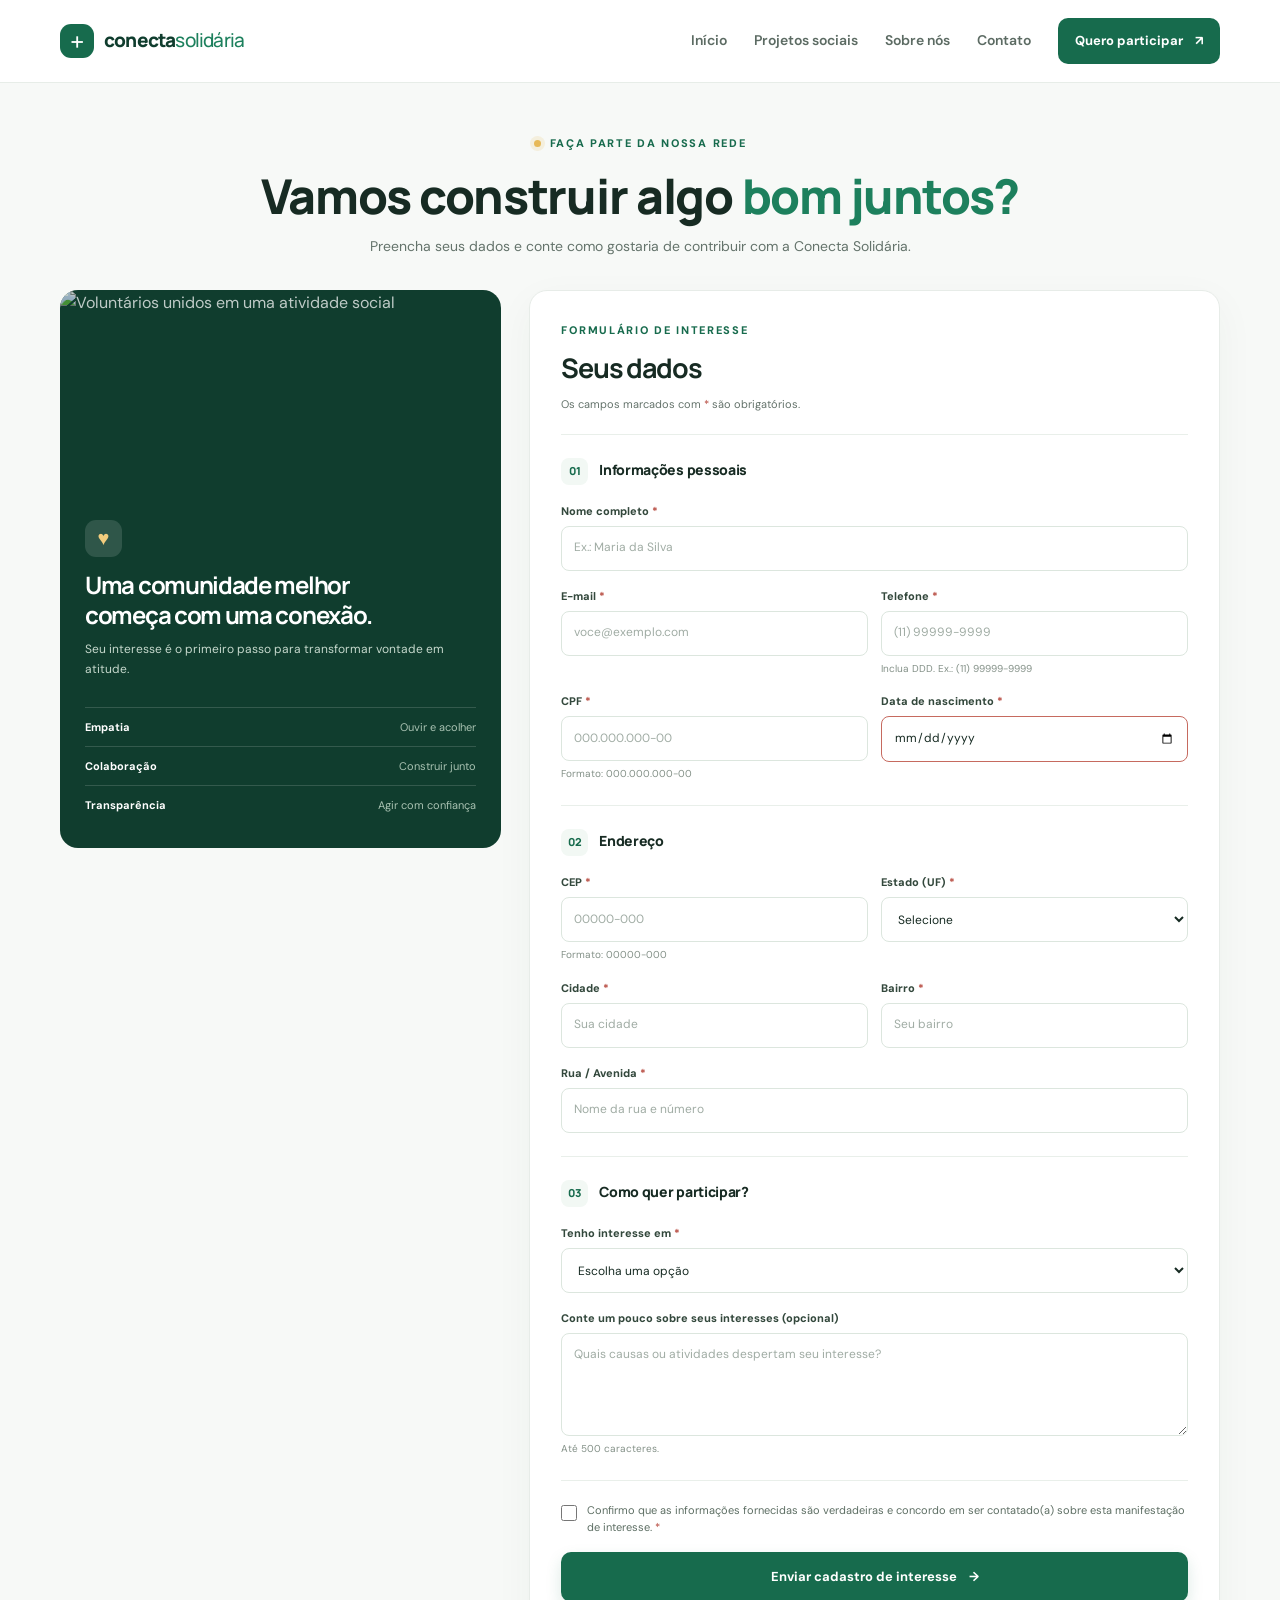
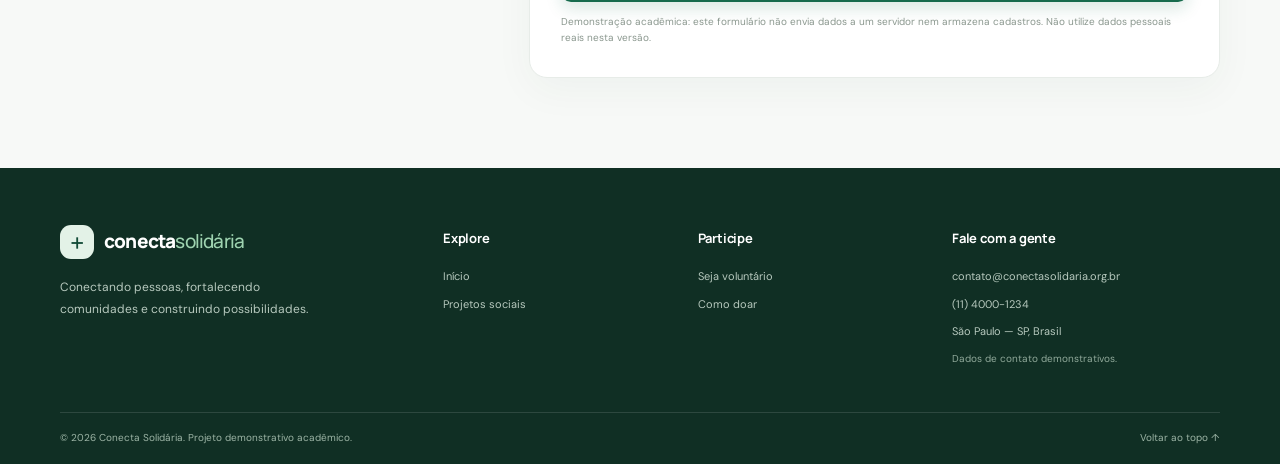
==== commit ca53d202: "Resolve conflitos e finaliza Conecta Solidária" ====
--- a/conecta-solidaria/cadastro.html
+++ b/conecta-solidaria/cadastro.html
@@ -6,6 +6,7 @@
   <meta name="description" content="Cadastre seu interesse em participar da Conecta Solidária como voluntário ou apoiador.">
   <meta name="theme-color" content="#176b4d">
   <title>Cadastro | Conecta Solidária</title>
+  <link rel="preconnect" href="https://images.unsplash.com">
   <link rel="stylesheet" href="css/style.css">
   <script src="js/script.js" defer></script>
 </head>
@@ -15,7 +16,7 @@
   <main id="conteudo" class="registration-page">
     <section class="registration-intro"><div class="container"><p class="eyebrow"><span class="eyebrow-dot"></span> Faça parte da nossa rede</p><h1>Vamos construir algo <span>bom juntos?</span></h1><p>Preencha seus dados e conte como gostaria de contribuir com a Conecta Solidária.</p></div></section>
     <section class="container registration-layout">
-      <aside class="registration-aside"><img src="imagens/juntos.jpeg" alt="Voluntários unidos em uma atividade social" loading="lazy"><div class="aside-overlay"><span class="aside-heart" aria-hidden="true">♥</span><h2>Uma comunidade melhor começa com uma conexão.</h2><p>Seu interesse é o primeiro passo para transformar vontade em atitude.</p></div><div class="aside-facts"><div><strong>Empatia</strong><span>Ouvir e acolher</span></div><div><strong>Colaboração</strong><span>Construir junto</span></div><div><strong>Transparência</strong><span>Agir com confiança</span></div></div></aside>
+      <aside class="registration-aside"><img src="https://images.unsplash.com/photo-1531206715517-5c0ba140b2b8?auto=format&fit=crop&w=850&q=85" alt="Voluntários unidos em uma atividade social" loading="lazy"><div class="aside-overlay"><span class="aside-heart" aria-hidden="true">♥</span><h2>Uma comunidade melhor começa com uma conexão.</h2><p>Seu interesse é o primeiro passo para transformar vontade em atitude.</p></div><div class="aside-facts"><div><strong>Empatia</strong><span>Ouvir e acolher</span></div><div><strong>Colaboração</strong><span>Construir junto</span></div><div><strong>Transparência</strong><span>Agir com confiança</span></div></div></aside>
       <div class="form-panel"><div class="form-heading"><p class="eyebrow">Formulário de interesse</p><h2>Seus dados</h2><p>Os campos marcados com <span aria-hidden="true">*</span> são obrigatórios.</p></div>
         <form id="cadastro-form" action="#" method="get">
           <fieldset class="form-fieldset"><legend><span class="legend-number">01</span> Informações pessoais</legend>
